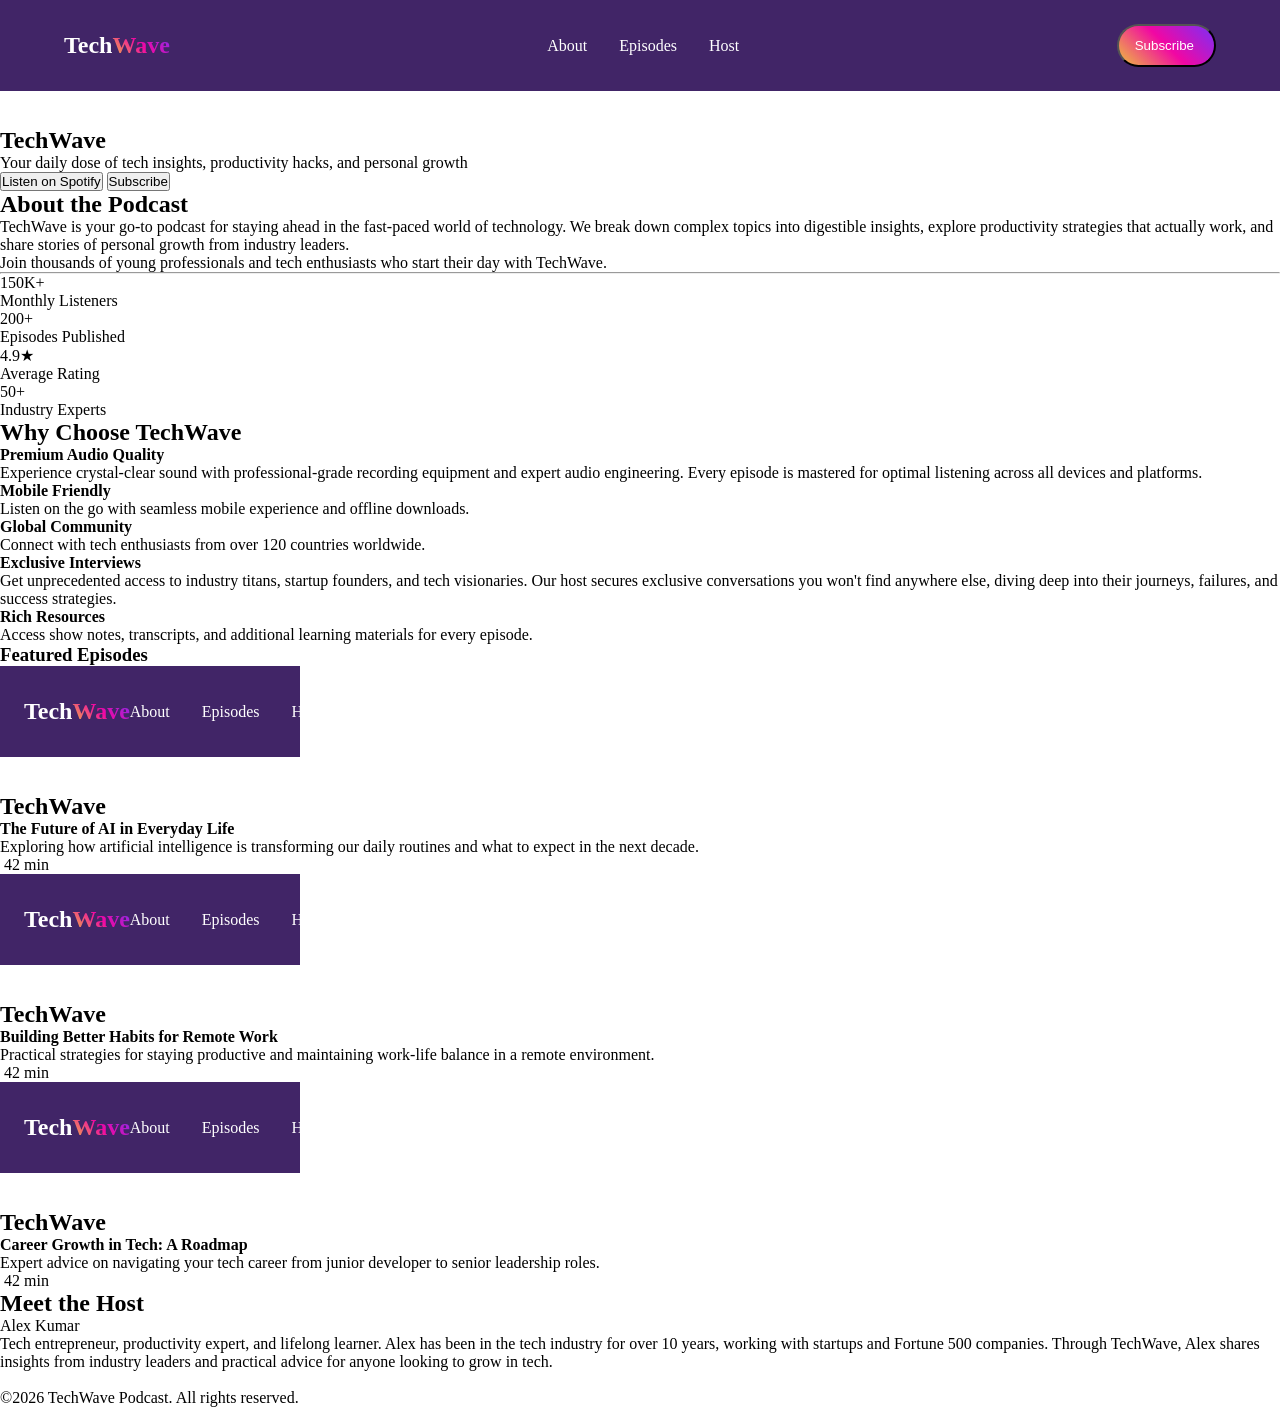
==== B13-A02-TechWave-main/B13-A02-TechWave/index.html @ 95f6baf2 "added css in navbar" ====
<!DOCTYPE html>
<html lang="en">
<head>
    <meta charset="UTF-8">
    <meta name="viewport" content="width=device-width, initial-scale=1.0">
    <title>B13-A02-TechWave</title>

    <!-- css file link -->
    <link rel="stylesheet" href="./assets/style.css">
    <!-- icon awesome link -->
    <link rel="stylesheet" href="https://cdnjs.cloudflare.com/ajax/libs/font-awesome/7.0.1/css/all.min.css">
</head>
<body>
    <header>
        <nav class="navbar">
            <div class="navbar-content  display-flex">
                <p class="logo"><span class="text-color-white">Tech</span><span class="gradient-text">Wave</span></p>
            <ul class="menu display-flex">
                <li><a href="#">About</a></li>
                <li><a href="#">Episodes</a></li>
                <li><a href="#">Host</a></li>
            </ul>
            <button class="btn text-color-white">Subscribe<i class="fa-solid fa-arrow-right"></i></button>
            </div>
        </nav>

        <div class="hero">
            <div class="hero-background">
                 <img src="./assets/hero-bg.png" alt="" class="bg-image">
            </div>
           

            <div class="hero-content">
                <img src="./assets/hero-circle.png" alt="" class="hero-circle">
                <h2>TechWave</h2>
                <p>Your daily dose of tech insights, productivity hacks, and personal growth</p>
                <button class="spotify"> <img src="./assets/spotify.png" alt="">Listen on Spotify</button>
                <button class="subscribe">Subscribe</button>
            </div>
        </div>
    </header>
    <main>
        <section class="about">
           <div class="about-content">
             <h2 class="section-title">About the Podcast</h2>
            <p>
                TechWave is your go-to podcast for staying ahead in the fast-paced world of technology.
                We break down complex topics into digestible insights, explore productivity strategies that actually work,
                and share stories of personal growth from industry leaders.</p>
                <p>Join thousands of young professionals and tech enthusiasts who start their day with TechWave.</p>
           </div>

           <hr class="horizontal">

           <div class="about-cards">
            <div class="card">
                <p class="card-number">150K+</p>
                <p class="card-description">Monthly Listeners</p>
            </div>
            <div class="card">
                <p class="card-number">200+</p>
                <p class="card-description">Episodes Published</p>
            </div>
            <div class="card">
                <p class="card-number">4.9★</p>
                 <p class="card-description">Average Rating</p>
            </div>
            <div class="card">
                <p class="card-number">50+</p>
               <p class="card-description">Industry Experts</p>
            </div>
           </div>
        </section>

        <section class="why-choose">
            <h2 class="section-title">Why Choose TechWave</h2>
            <div class="why-choose-cards">
                <div class="card">
                    <h4 class="card-title">Premium Audio Quality</h4>
                    <p class="card-description">Experience crystal-clear sound with professional-grade recording equipment and expert audio engineering. Every episode is mastered for optimal listening across all devices and platforms.</p>
                </div>
                <div class="card">
                    <h4 class="card-title">Mobile Friendly</h4>
                    <p class="card-description">Listen on the go with seamless mobile experience and offline downloads.</p>
                </div>
                <div class="card">
                    <h4 class="card-title">Global Community</h4>
                    <p class="card-description">Connect with tech enthusiasts from over 120 countries worldwide.</p>
                </div>
                <div class="card">
                    <h4 class="card-title">Exclusive Interviews</h4>
                    <p class="card-description">Get unprecedented access to industry titans, startup founders, and tech visionaries. Our host secures exclusive conversations you won't find anywhere else, diving deep into their journeys, failures, and success strategies.</p>
                </div>
                <div class="card">
                    <h4 class="card-title">Rich Resources</h4>
                    <p class="card-description">Access show notes, transcripts, and additional learning materials for every episode.</p>
                </div>
            </div>
        </section>

        <section class="Featured-Episodes">
                <h3 class="Featured-heading">Featured Episodes</h3>
            <div class="Featured-Episodes-cards">
                <div class="card">
                <iframe src="#" frameborder="0"></iframe>
                <h4 class="iframe-title">The Future of AI in Everyday Life</h4>
                <p class="video-description">Exploring how artificial intelligence is transforming our daily routines and what to expect in the next decade.</p>
                <p class="doration"><img src="./assets/clock.png" alt=""> 42 min</p>
                </div>

                <div class="card">
                <iframe src="#" frameborder="0"></iframe>
                <h4 class="iframe-title">Building Better Habits for Remote Work</h4>
                <p class="video-description">Practical strategies for staying productive and maintaining work-life balance in a remote environment.</p>
                <p class="doration"><img src="./assets/clock.png" alt=""> 42 min</p>
                </div>

                <div class="card">
                <iframe src="#" frameborder="0"></iframe>
                <h4 class="iframe-title">Career Growth in Tech: A Roadmap</h4>
                <p class="video-description">Expert advice on navigating your tech career from junior developer to senior leadership roles.</p>
                <p class="doration"><img src="./assets/clock.png" alt=""> 42 min</p>
                </div>
            </div>


            <div class="host-meet">
                <h2 class="meet-title">Meet the Host</h2>
                <div class="host-details">
                    <p class="host-name">Alex Kumar</p>
                    <p class="host-experience">Tech entrepreneur, productivity expert, and lifelong learner. Alex has been in the tech industry for over 10 years, working with startups and Fortune 500 companies. Through TechWave, Alex shares insights from industry leaders and practical advice for anyone looking to grow in tech.</p>
                    
                </div>
                
            </div>
        </section>
    </main>
    <footer>
        <p class="logo"></p>
        <div class="icons">
            <img src="./assets/spotify.png" alt="" class="spotify-icon">
            <img src="./assets/apple-podcast.png" alt="" class="apple-icon">
            <img src="./assets/youtube.png" alt="" class="youtube-icon">
            <img src="./assets/twitter.png" alt="" class="twitter-icon">
        </div>
        <p class="copyright">&copy;2026 TechWave Podcast. All rights reserved.</p>
    </footer>
</body>
</html>
---- B13-A02-TechWave-main/B13-A02-TechWave/assets/style.css ----
*{
    margin: 0px;
    padding: 0px;
    box-sizing: border-box;
}

/* body{
    max-width: 1600px;
} */
/* shared styel  */

.display-flex{
    display: flex;
}

.text-color-white{
    color: white;
}

.gradient-text {
  background: linear-gradient(
    45deg,
    #eebf3e,
    #F107A3,
    #7B2FF7
  );
  -webkit-background-clip: text;
  -webkit-text-fill-color: transparent;
}


/* main style */

.navbar{
     background-color: #412567;
    
}
.navbar-content{
    max-width: 1200px;
    justify-content: space-between;
    align-items: center;
    margin: 0px auto;
    padding: 24px;
   
}


.logo{
    font-weight: bold;
    font-size: 1.5rem;
}


.menu{
gap: 32px;
}

.menu li{
    list-style: none;
   
}
.menu li a{
    text-decoration: none;
     color: white;
     line-height: 120%;
}


.btn{
    border-radius: 10000px;
    padding: 12px 16px;
    background: linear-gradient(
        45deg,
     #eebf3e,
     #F107A3,
     #7B2FF7
  );
}

.btn i {
    margin-left: 4px;
}


/* hero section styles */
/* 
.hero-image{
   
} */
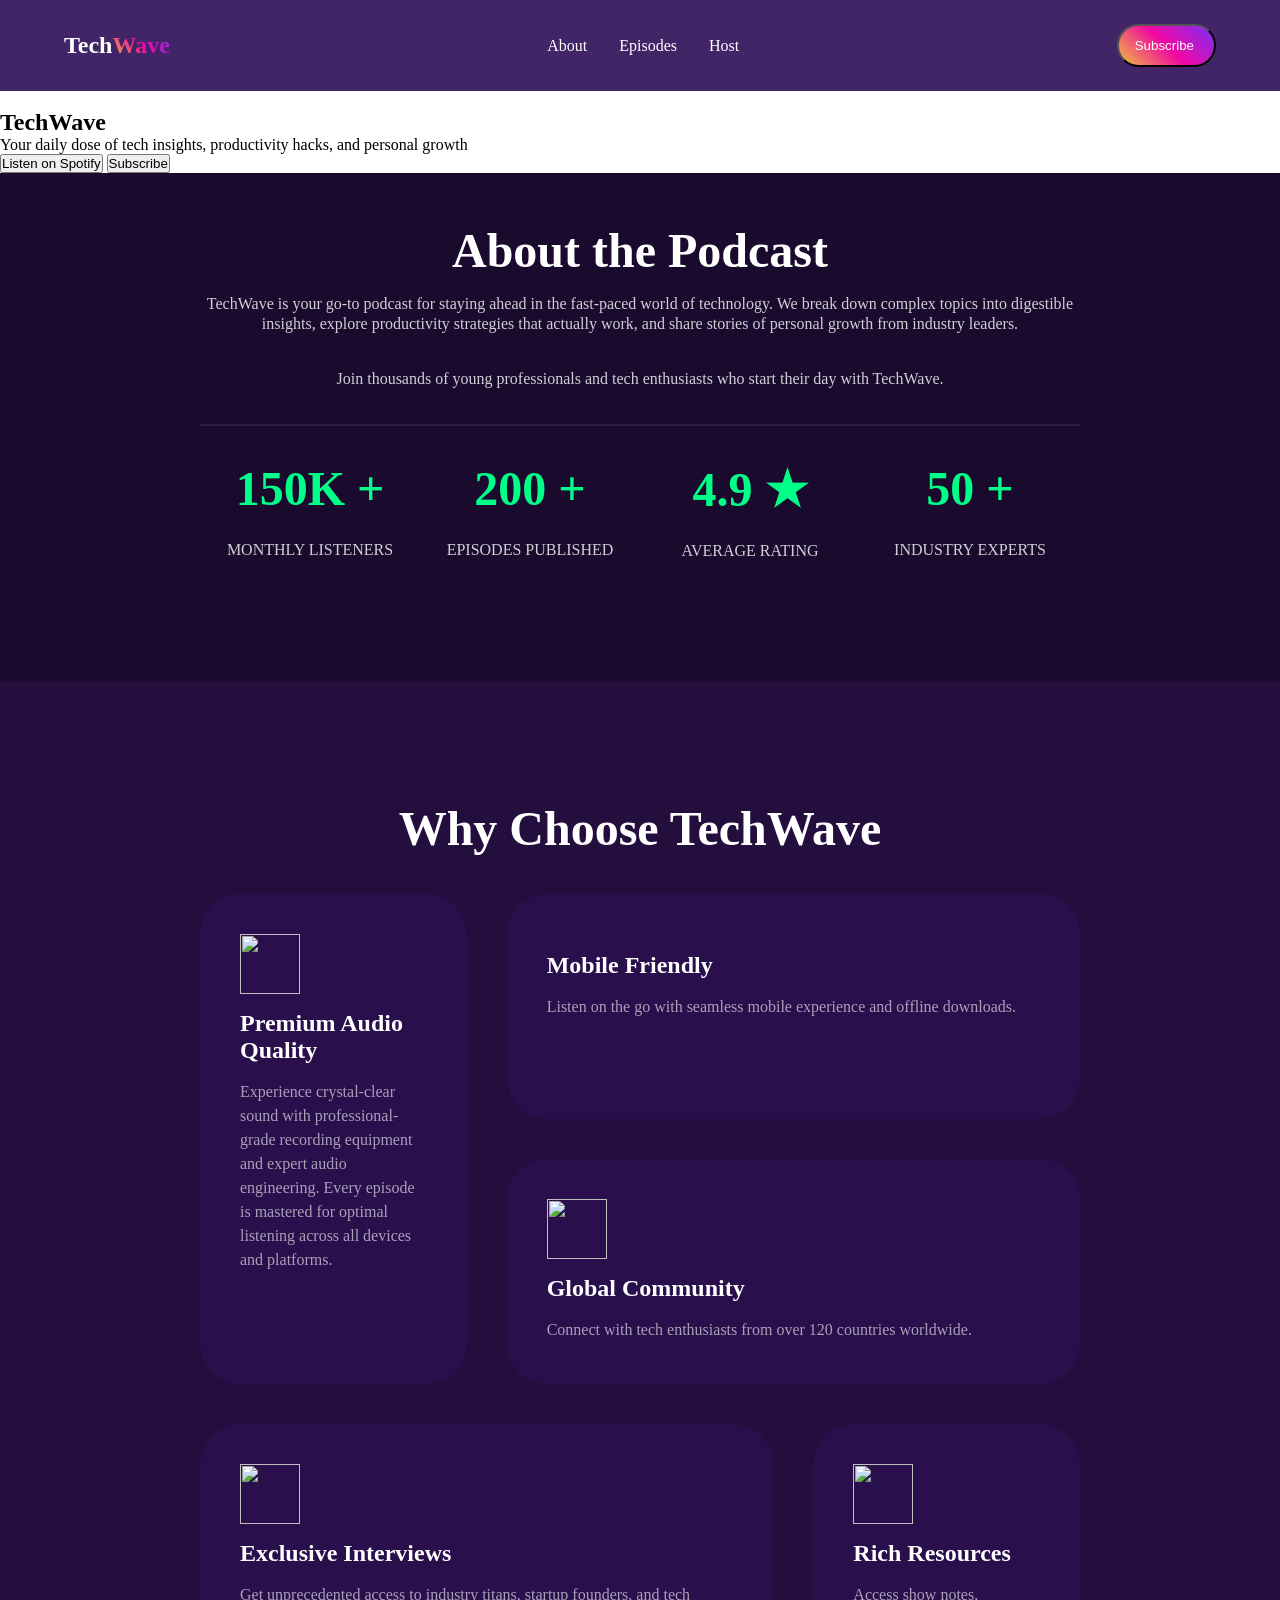
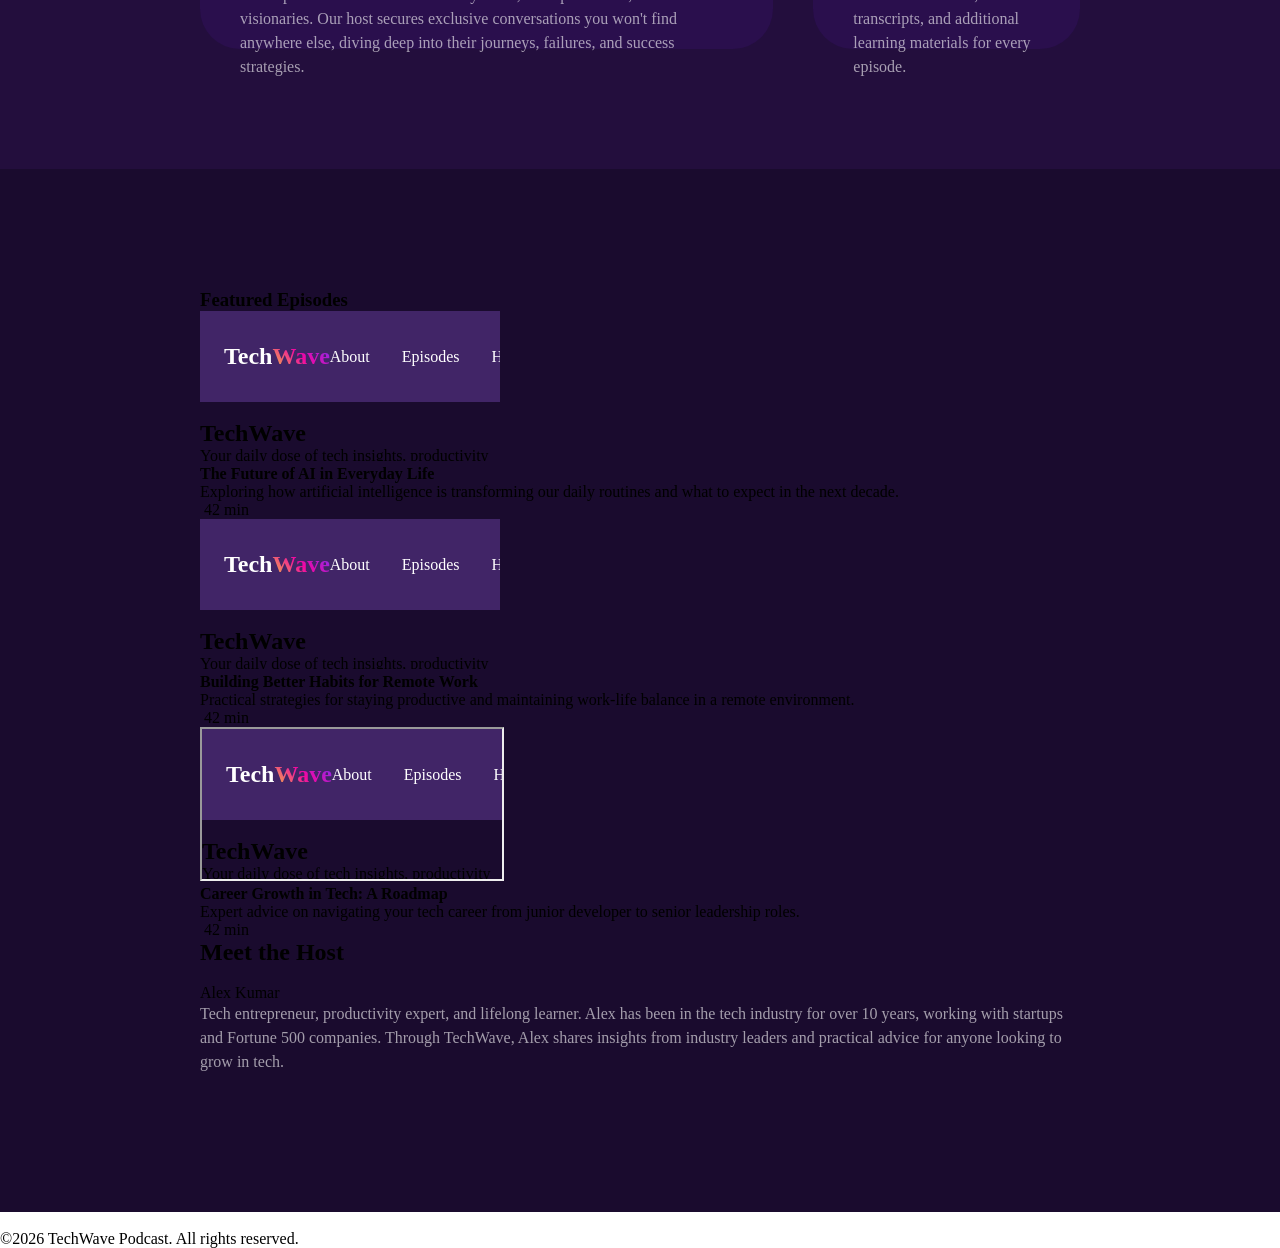
==== commit d105e61f: "added css in 3 section" ====
--- a/B13-A02-TechWave-main/B13-A02-TechWave/index.html
+++ b/B13-A02-TechWave-main/B13-A02-TechWave/index.html
@@ -25,10 +25,10 @@
         </nav>
 
         <div class="hero">
-            <div class="hero-background">
+            <!-- <div class="hero-background">
                  <img src="./assets/hero-bg.png" alt="" class="bg-image">
             </div>
-           
+            -->
 
             <div class="hero-content">
                 <img src="./assets/hero-circle.png" alt="" class="hero-circle">
@@ -41,57 +41,66 @@
     </header>
     <main>
         <section class="about">
-           <div class="about-content">
-             <h2 class="section-title">About the Podcast</h2>
-            <p>
+           <div class="about-content display-flex">
+            
+             <h2 class="about-title">About the Podcast</h2>
+            <p class="about-description">
                 TechWave is your go-to podcast for staying ahead in the fast-paced world of technology.
                 We break down complex topics into digestible insights, explore productivity strategies that actually work,
                 and share stories of personal growth from industry leaders.</p>
-                <p>Join thousands of young professionals and tech enthusiasts who start their day with TechWave.</p>
+            <p class="bottom-description">Join thousands of young professionals and tech enthusiasts who start their day with TechWave.</p>
+
+             <hr class="horizontal">
+
+           <div class="about-cards display-flex">
+            <div class="card">
+                <p class="card-number">150K +</p>
+                <p class="stat-label">Monthly Listeners</p>
+            </div>
+            <div class="card">
+                <p class="card-number">200 +</p>
+                <p class="stat-label">Episodes Published</p>
+            </div>
+            <div class="card">
+                <p class="card-number">4.9 ★</p>
+                 <p class="stat-label">Average Rating</p>
+            </div>
+            <div class="card">
+                <p class="card-number">50 +</p>
+               <p class="stat-label">Industry Experts</p>
+            </div>
            </div>
 
-           <hr class="horizontal">
+        </div>
 
-           <div class="about-cards">
-            <div class="card">
-                <p class="card-number">150K+</p>
-                <p class="card-description">Monthly Listeners</p>
-            </div>
-            <div class="card">
-                <p class="card-number">200+</p>
-                <p class="card-description">Episodes Published</p>
-            </div>
-            <div class="card">
-                <p class="card-number">4.9★</p>
-                 <p class="card-description">Average Rating</p>
-            </div>
-            <div class="card">
-                <p class="card-number">50+</p>
-               <p class="card-description">Industry Experts</p>
-            </div>
-           </div>
+          
         </section>
 
-        <section class="why-choose">
+        <section class="why-choose bg-color">
             <h2 class="section-title">Why Choose TechWave</h2>
-            <div class="why-choose-cards">
-                <div class="card">
+            <div class="choose-cards-container">
+                <div class="card-1">
+                     <img src="./assets/headphone.png" alt="" class="card-image">
                     <h4 class="card-title">Premium Audio Quality</h4>
                     <p class="card-description">Experience crystal-clear sound with professional-grade recording equipment and expert audio engineering. Every episode is mastered for optimal listening across all devices and platforms.</p>
                 </div>
-                <div class="card">
+                <div class="card-2">
+                   <img src="./assets/device.png" alt="" >
                     <h4 class="card-title">Mobile Friendly</h4>
                     <p class="card-description">Listen on the go with seamless mobile experience and offline downloads.</p>
                 </div>
-                <div class="card">
+                <div class="card-2">
+                    <img src="./assets/location.png" alt="" class="card-image">
                     <h4 class="card-title">Global Community</h4>
                     <p class="card-description">Connect with tech enthusiasts from over 120 countries worldwide.</p>
                 </div>
-                <div class="card">
+                <div class="card-2">
+                    <img src="" alt="" class="card-image">
                     <h4 class="card-title">Exclusive Interviews</h4>
                     <p class="card-description">Get unprecedented access to industry titans, startup founders, and tech visionaries. Our host secures exclusive conversations you won't find anywhere else, diving deep into their journeys, failures, and success strategies.</p>
                 </div>
-                <div class="card">
+                <div class="card-5">
+                    <img src="./assets/resource.png" alt="" class="card-image">
                     <h4 class="card-title">Rich Resources</h4>
                     <p class="card-description">Access show notes, transcripts, and additional learning materials for every episode.</p>
                 </div>
@@ -99,8 +108,9 @@
         </section>
 
         <section class="Featured-Episodes">
-                <h3 class="Featured-heading">Featured Episodes</h3>
+                
             <div class="Featured-Episodes-cards">
+              <h3 class="Featured-heading">Featured Episodes</h3>
                 <div class="card">
                 <iframe src="#" frameborder="0"></iframe>
                 <h4 class="iframe-title">The Future of AI in Everyday Life</h4>
@@ -116,7 +126,7 @@
                 </div>
 
                 <div class="card">
-                <iframe src="#" frameborder="0"></iframe>
+                <iframe src="#" ></iframe>
                 <h4 class="iframe-title">Career Growth in Tech: A Roadmap</h4>
                 <p class="video-description">Expert advice on navigating your tech career from junior developer to senior leadership roles.</p>
                 <p class="doration"><img src="./assets/clock.png" alt=""> 42 min</p>
@@ -125,11 +135,15 @@
 
 
             <div class="host-meet">
-                <h2 class="meet-title">Meet the Host</h2>
+                <h2 class="meet-heading">Meet the Host</h2>
                 <div class="host-details">
+                    <img src="./assets/host.png" alt="" class="host-image">
                     <p class="host-name">Alex Kumar</p>
-                    <p class="host-experience">Tech entrepreneur, productivity expert, and lifelong learner. Alex has been in the tech industry for over 10 years, working with startups and Fortune 500 companies. Through TechWave, Alex shares insights from industry leaders and practical advice for anyone looking to grow in tech.</p>
-                    
+                    <p class="host-experience card-description">Tech entrepreneur, productivity expert, and lifelong learner. Alex has been in the tech industry for over 10 years, working with startups and Fortune 500 companies. Through TechWave, Alex shares insights from industry leaders and practical advice for anyone looking to grow in tech.</p>
+                    <img src="./assets/linkedin.png" alt="" class="in-icon">
+                    <img src="./assets/x.png" alt="" class="x-icon">
+                    <img src="./assets/instagram.png" alt="" class="inst-icon">
+                    <img src="./assets/youtube.png" alt="" class="youtube-icon">
                 </div>
                 
             </div>
--- a/B13-A02-TechWave-main/B13-A02-TechWave/assets/style.css
+++ b/B13-A02-TechWave-main/B13-A02-TechWave/assets/style.css
@@ -4,18 +4,30 @@
     box-sizing: border-box;
 }
 
-/* body{
-    max-width: 1600px;
-} */
+
 /* shared styel  */
 
 .display-flex{
     display: flex;
 }
 
+.section-title{
+    font-size: 3rem;
+    margin-bottom: 38px;
+    text-align: center;
+    color: white;
+ }
+
 .text-color-white{
     color: white;
 }
+
+.card-description{
+    color: #ffffff;
+    line-height: 24px;
+    opacity: 60%;
+}
+
 
 .gradient-text {
   background: linear-gradient(
@@ -28,8 +40,11 @@
   -webkit-text-fill-color: transparent;
 }
 
-
-/* main style */
+.bg-color{
+    background-color: #230E3D;
+}
+
+/* ======================= main style ===================================*/
 
 .navbar{
      background-color: #412567;
@@ -82,8 +97,135 @@
 }
 
 
-/* hero section styles */
-/* 
-.hero-image{
-   
-} */+/*================================= hero section styles ============================*/
+
+
+.hero{
+   background-image: url(./hero-bg.png);
+}
+
+/* ============= about section ============== */
+
+.about{
+   background-color: #1A0B2E;
+   padding: 50px 200px 120px 200px;
+   text-align: center;
+}
+
+.about-content{
+    max-width: 1200px;
+    margin: 0px auto;
+    flex-direction: column;
+}
+
+.about-title{
+    font-size: 3rem;
+    margin-bottom: 16px;
+    color: white;
+}
+
+.horizontal{
+    color: #FFFFFF;
+    opacity: 10%;
+    
+    
+}
+.about-description, .bottom-description, .stat-label{
+    font-size: 1rem;
+    opacity: 80%;
+    color: white;
+    line-height: 20px;
+    margin-bottom: 35px;
+}
+
+.stat-label{
+    text-transform: uppercase;
+     margin-bottom: 0px;
+}
+
+.about-cards{
+    justify-content: space-between;
+    margin-top: 35px;
+    text-align: center;
+}
+.about-cards .card{
+    /* border: 1px solid red; */
+    width: 240px;
+}
+.card-number{
+    color: #00FF88;
+    font-size: 3rem;
+    font-weight: bold;
+    margin-bottom: 24px;
+}
+
+
+
+ /* =============================== why-choose section ======================================== */
+
+ .why-choose{
+    padding: 120px 200px;
+ }
+
+
+ .choose-cards-container{
+    display: grid;
+    gap: 40px;
+    grid-template-columns: repeat(3, 1fr);
+    grid-template-rows: repeat(3, 225px);
+
+ }
+
+ /* .choose-card{
+    
+ } */
+
+ .choose-cards-container .card-1{
+    grid-row: span 2;
+    gap: 16px;
+    flex-direction: column;
+    border-radius: 40px;
+    background-color: #35116562;
+    padding: 40px;
+ }
+
+  .choose-cards-container .card-2{
+    grid-column: span 2;
+    gap: 16px;
+    flex-direction: column;
+    border-radius: 40px;
+    background-color: #35116562;
+    padding: 40px;
+  }
+
+   .choose-cards-container .card-5{
+    grid-column: span 1;
+    gap: 16px;
+    flex-direction: column;
+    border-radius: 40px;
+    background-color: #35116562;
+    padding: 40px;
+  }
+
+  .card-title{
+    color: white;
+    font-size: 1.5rem;
+     margin-bottom: 16px;
+
+  }
+
+  .card-image{
+    width: 60px;
+    height: 60px;
+     margin-bottom: 16px;
+  }
+
+
+
+  /* ============================== Featured-Episodes section ========================== */
+
+  .Featured-Episodes{
+    padding: 120px 200px;
+    background-color: #1A0B2E;
+  }
+  
